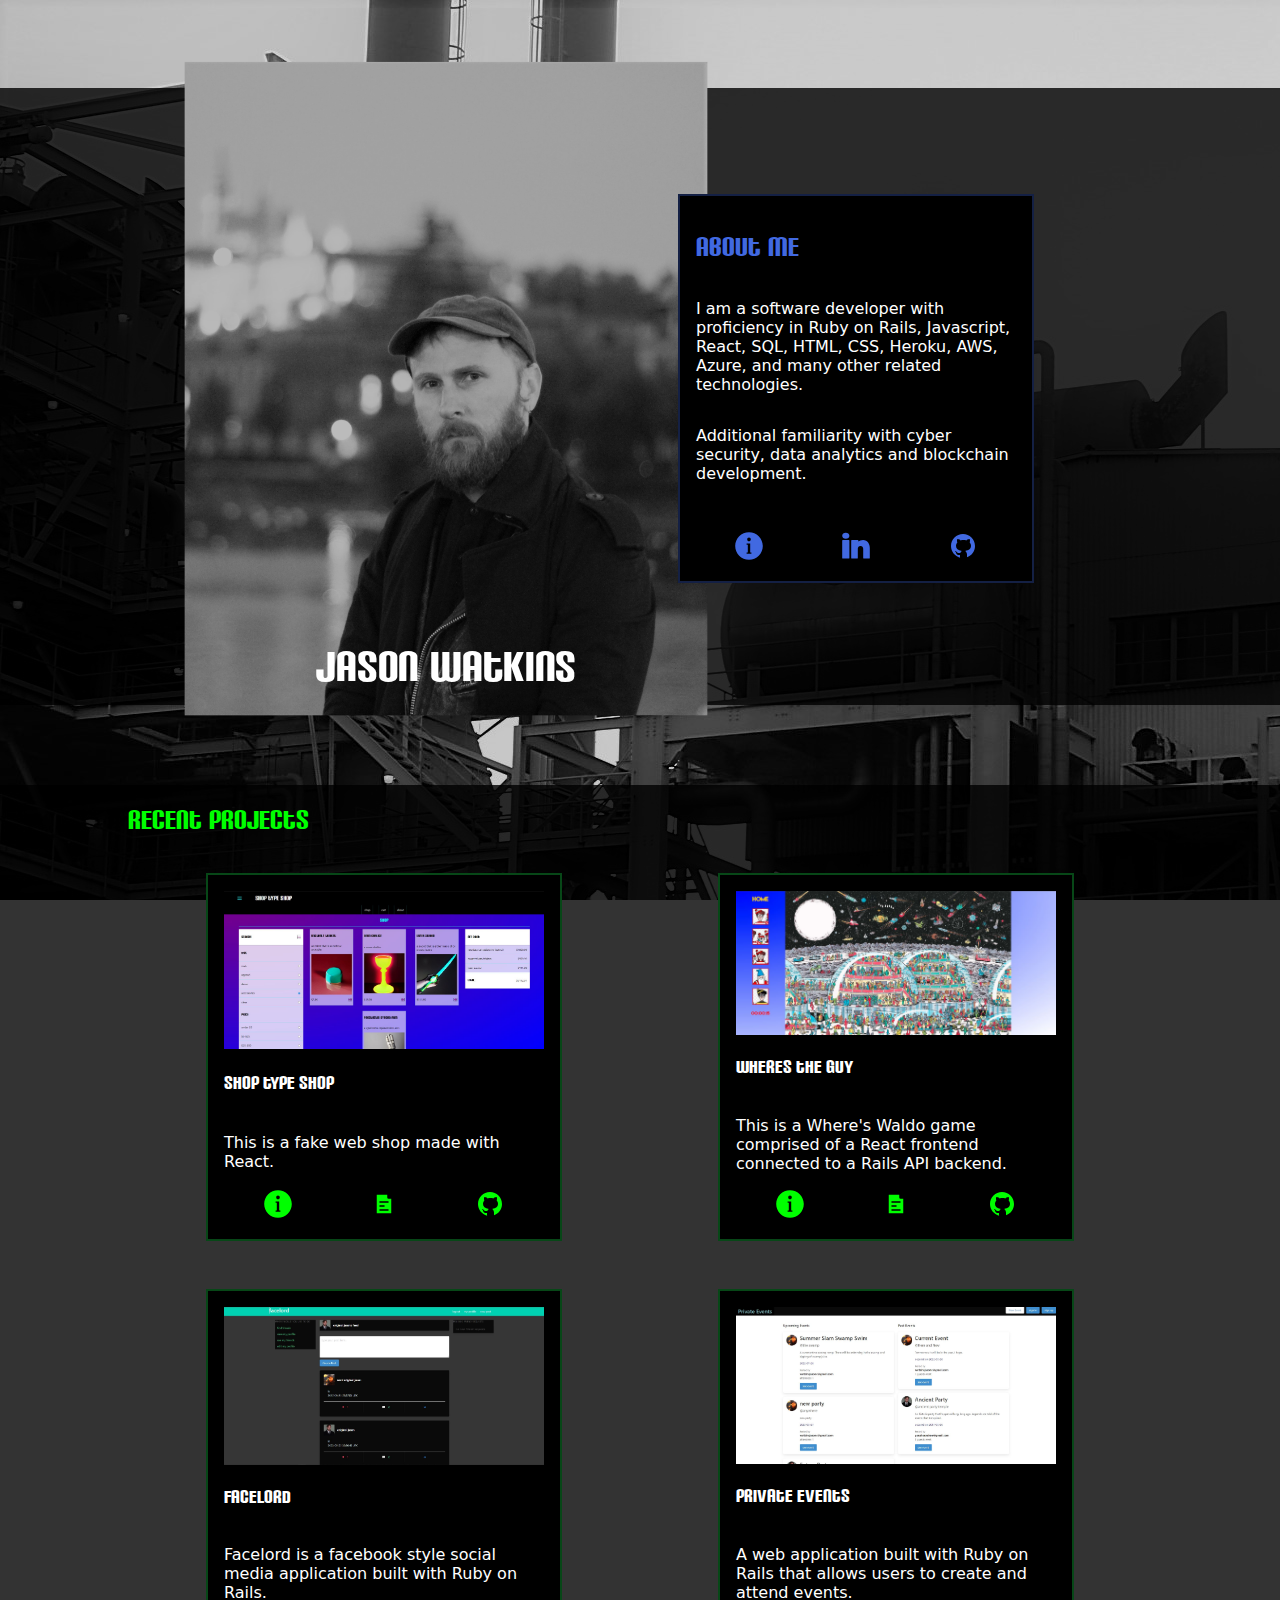
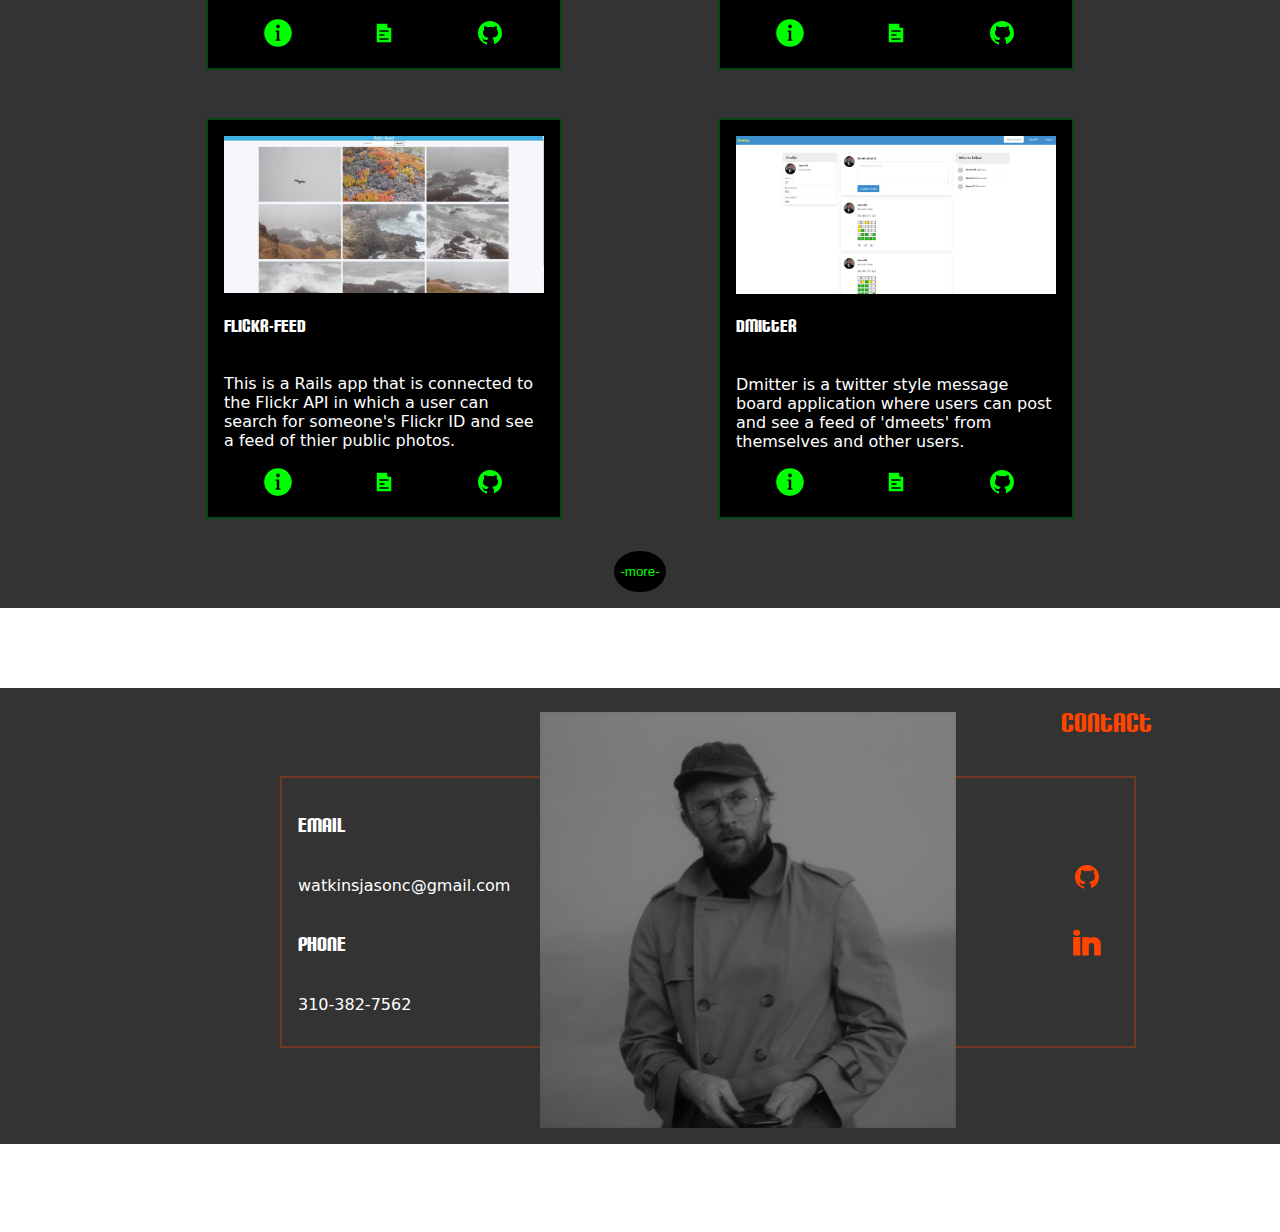
==== index.html @ 37b2caa3 "card order" ====
<!DOCTYPE html>
<html lang="en">
<head>
  <meta charset="UTF-8">
  <meta http-equiv="X-UA-Compatible" content="IE=edge">
  <meta name="viewport" content="width=device-width, initial-scale=1.0">
  <link rel='stylesheet' href='style.css'>
  <title>Jason Watkins</title>
</head>
<body>
  <div class="background-container"></div>
  <header id='head' class='is-primary has-text-primary'>
    <figure id="portrait">
      <p><img class='image' src='assets/prague.jpg'>
      <figcaption id="caption">
        <h1 class='has-text-primary'>jason watkins</h1>
      </figcaption>
    </figure>
    <div id='head-card' class="card is-secondary has-text-primary">
      <h2 class="has-text-info">about me </h2>
      <p>I am a software developer with proficiency in Ruby on Rails, Javascript, React, SQL, HTML, CSS, Heroku, AWS, Azure, and many other related technologies.</p>
      <p>Additional familiarity with cyber security, data analytics and blockchain development. </p>
      <div class="spacer"></div>
      <div class="card-footer is-secondary has-text-primary">
        <a href="about.html"><img class='icon' src="assets/info_blue.svg"></a>
        <a href='https://www.linkedin.com/in/jason-watkins-6336921a6'><img class="icon" src="assets/linkedin.svg"></a>
        <a href="https://github.com/Jwatkins1138?tab=repositories"><img class='icon' src='assets/github_blue.svg'></a>
      </div>
    </div>  
  </header>
  <main id="main" class="is-primary">
    <div id="main-header" class="has-text-primary">
      <h2 class='has-text-secondary'>recent projects</h2>
    </div>
    <div id="main-container">
      <div class="card is-secondary has-text-primary">
        <img class='card-image' src="assets/shop.jpg">
        <h4>shop type shop</h4>
        <p>This is a fake web shop made with React.</p>
        <div class="card-footer is-secondary has-text-primary">
          <a href='projects/7.html'><img class="icon" src="assets/info.svg"></a>
          <a href='https://Jwatkins1138.github.io/shopping-cart/'><img class="icon" src="assets/page.svg"></a>
          <a href='https://github.com/Jwatkins1138/shopping-cart'><img class="icon" src="assets/github.svg"></a>
        </div>
      </div>
      <div class="card is-secondary has-text-primary">
        <img class='card-image' src="assets/waldo.jpg">
        <h4>wheres the guy</h4>
        <p>This is a Where's Waldo game comprised of a React frontend connected to a Rails API backend.</p>
        <div class="card-footer is-secondary has-text-primary">
          <a href='projects/8.html'><img class="icon" src="assets/info.svg"></a>
          <a href='https://frozen-mesa-37325.herokuapp.com/'><img class="icon" src="assets/page.svg"></a>
          <a href='https://github.com/Jwatkins1138/wheres-waldo-client/'><img class="icon" src="assets/github.svg"></a>
        </div>
      </div>
      <div class="card is-secondary has-text-primary">
        <img class='card-image' src="assets/facelord.jpg">
        <h4>facelord</h4>
        <p>Facelord is a facebook style social media application built with Ruby on Rails.</p>
        <div class="card-footer is-secondary has-text-primary">
          <a href='projects/1.html'><img class="icon" src="assets/info.svg"></a>
          <a href='https://peaceful-thicket-85921.herokuapp.com/'><img class="icon" src="assets/page.svg"></a>
          <a href='https://github.com/Jwatkins1138/facelord'><img class="icon" src="assets/github.svg"></a>
        </div>
      </div>
      <div class="card is-secondary has-text-primary">
        <img class='card-image' src="assets/private.jpg">
        <h4>private events</h4>
        <p>A web application built with Ruby on Rails that allows users to create and attend events.</p>
        <div class="card-footer is-secondary has-text-primary">
          <a href='projects/3.html'><img class="icon" src="assets/info.svg"></a>
          <a href='https://peaceful-scrubland-69917.herokuapp.com/'><img class="icon" src="assets/page.svg"></a>
          <a href='https://github.com/Jwatkins1138/private-events'><img class="icon" src="assets/github.svg"></a>
        </div>
      </div>
      <div class="card is-secondary has-text-primary">
        <img class='card-image' src="assets/flickr.jpg">
        <h4>flickr-feed</h4>
        <p>This is a Rails app that is connected to the Flickr API in which a user can search for someone's Flickr ID and see a feed of thier public photos.</p>
        <div class="card-footer is-secondary has-text-primary">
          <a href='projects/2.html'><img class="icon" src="assets/info.svg"></a>
          <a href='https://desolate-ridge-56613.herokuapp.com/'><img class="icon" src="assets/page.svg"></a>
          <a href='https://github.com/Jwatkins1138/flickr-feed'><img class="icon" src="assets/github.svg"></a>
        </div>
      </div>
      <div class="card is-secondary has-text-primary">
        <img class='card-image' src="assets/dmitter.jpg">
        <h4>dmitter</h4>
        <p>Dmitter is a twitter style message board application where users can post and see a feed of 'dmeets' from themselves and other users.</p>
        <div class="card-footer is-secondary has-text-primary">
          <a href='projects/4.html'><img class="icon" src="assets/info.svg"></a>
          <a href='https://immense-ravine-51329.herokuapp.com/'><img class="icon" src="assets/page.svg"></a>
          <a href='https://github.com/Jwatkins1138/dmitter'><img class="icon" src="assets/github.svg"></a>
        </div>
      </div>
      
    </div>
    <div id="main-footer">
      <a href="projects/index.html"><button class='button'>-more-</button></a>
    </div>  
  </main>
  <footer id="foot" class="is-primary has-text-primary">
    <div id="foot-header">
      <h2 class="has-text-danger">contact</h2>
    </div>
    <div id="foot-body">
      <div id="foot-card" class="card has-text-primary">
        <h3>email</h3>
        <p>watkinsjasonc@gmail.com</p>
        <h3>phone</h3>
        <p>310-382-7562</p>
      </div>
      <img class="foot-image" src="assets/blackwhite2.jpg">
      <div id="foot-card-2" class="card has-text-primary">
        <a href='https://github.com/Jwatkins1138?tab=repositories'><img class='icon' src="assets/github_or.svg"></a>
        <div class="spacer"></div>
        <a href="https://www.linkedin.com/in/jason-watkins-6336921a6"><img class='icon' src='assets/linkedin_or.svg'></a>
      </div>
    </div>
  </footer>
</body>
</html>
---- style.css ----
html {
  font-family: system-ui, -apple-system, BlinkMacSystemFont, 'Segoe UI', Roboto, Oxygen, Ubuntu, Cantarell, 'Open Sans', 'Helvetica Neue', sans-serif;
  background: url('assets/background.jpg') fixed;
}

:root {
  --svgcolor: lime;
}

image {
  --svgcolor: lime;
}

svg {
  fill: lime;
}

@font-face {
  font-family: 'carbon';
  src: url('./assets/CarbonBlock.ttf') format('truetype');
  font-weight: 600;
  font-style: normal;
  size-adjust: 130%;
}

a {
  color: orange;
  text-decoration: none;
}

h1 {
  font-family: 'carbon';
}

h2 {
  font-family: 'carbon';
}

h3 {
  font-family: 'carbon';
}

h4 {
  font-family: 'carbon';
}

h5 {
  font-family: 'carbon';
}


body {
  display: flex;
  flex-direction: column;
  align-items: center;
}

#head {
  display: flex;
  align-items: center;
  justify-content: center;
  flex-wrap: wrap;
  width: 110vw;
  margin-top: 5em;
}

#sub-head {
  display: flex;
  align-items: center;
  justify-content: center;
  flex-wrap: wrap;
  width: 110vw;
  margin-bottom: 1em;
}

.sub-head-container {
  display: flex;
  justify-content: space-between;
  align-items: center;
  width: 80vw;
}

.sub-head-left {
  display: flex;
  align-items: center;
  justify-content: flex-start;
}

.sub-head-right {
  display: flex;
  align-items: center;
  justify-content: flex-end;
}

#main {
  display: flex;
  flex-direction: column;
  justify-content: center;
  align-items: center;
  width: 110vw;
  margin-top: 5em;
}

#projects-main {
  display: flex;
  flex-direction: column;
  justify-content: center;
  align-items: center;
  width: 110vw;
}

#sub-main {
  display: flex;
  flex-direction: column;
  justify-content: center;
  align-items: center;
  width: 110vw;
}

#main-header {
  display: flex;
  width: 80vw;
}

#main-container {
  display: flex;
  flex-wrap: wrap;
  justify-content: space-around;
  max-width: 80vw;
}

@media (max-width: 600px) {
  #main-container {
    max-width: 100vw;
  }
}

#main-footer {
  display: flex;
  justify-content: center;
  align-items: center;
  padding-bottom: 1em;
}

#foot {
  display: flex;
  flex-direction: column;
  align-items: center;
  width: 110vw;
  margin-top: 5em;
  margin-bottom: 5em;
}

#sub-foot {
  display: flex;
  flex-direction: column;
  align-items: center;
  justify-content: center;
  width: 110vw;
  margin-top: 1em;
}

#foot-header {
  display: flex;
  justify-content: flex-end;
  width: 80vw;
}

#foot-body {
  display: flex;
  flex-wrap: wrap;
  width: 80vw;
  justify-content: flex-end;
  align-content: center;
  margin-bottom: 4em;
}

#foot-card {
  border: 2px solid rgb(255, 69, 0, .3);
  min-width: 15em;
  display: flex;

}

#foot-card-2 {
  border: 2px solid rgb(255, 69, 0, .3);
  display: flex;
  flex-direction: column;
  justify-content: center;
  align-items: flex-end;

}

#head-card {
  border: 2px solid rgb(65, 105, 225, .3);
  min-width: 10em;
  max-width: 20em;
  transform: translateX(-3.5em)
}

@media (max-width: 600px) {
  #head-card {
    transform: none;
  }
}

.card {
  padding: 1em;
  margin: 1em;
  min-width: 10em;
  max-width: 20em;
  min-height: 10em;
  margin-bottom: 2em;
  border: 2px solid rgba(24, 236, 77, 0.3);
  display: flex;
  flex-direction: column;
  justify-content: space-between;
}

.about-card {
  max-width: 30em;
  border: 2px solid rgb(65, 105, 225, .3)
}

.project-card {
  min-width: none;
  max-width: 30em;
  min-height: none;
}

.project-body {
  display: flex;
  flex-direction: column;
  /* width: 40vw; */
}

.card-image {
  
  min-width: 8em;
  max-width: 20em;
  transition: transform .25s ease-out .25s;
}

.card-image:hover {
  transform: scale(2, 2);
}

.large-img {
  max-width: 50vw;
  transition: transform .25s ease-in-out .25s;
}

@media (max-width: 600px) {
  .large-img {
    max-width: 100vw;
    transition: none;
  }
}

.large-img:active {
  transform: scale(2, 2)
}

.card-footer {
  display: flex;
  justify-content: space-around;
  align-items: center;
}

button {
  border-radius: 80%;
  border: none;
  background-color: black;
  color: lime;
  padding-top: 1em;
  padding-bottom: 1em;
}

button:hover {
  background-color: lime;
  color: black;
}

.head-button {
  color: royalblue;
}

.head-button:hover {
  background-color: royalblue;

}

*.is-primary {
  background-color: rgba(0, 0, 0, 0.8);
}

*.is-secondary {
  background-color: black;
}

*.has-text-primary {
  color: white;
}

*.has-text-secondary {
  color: lime;
}

*.has-text-info {
  color: royalblue;
}

*.has-text-danger {
  color: orangered;
}


.image {
  padding-left: 1em;
  padding-right: 1em;
  max-height: 60vh;
}

.foot-image {
  padding-left: 1em;
  padding-right: 1em;
  max-width: 20em;
  transform: scale(1.3, 1.3)

}

figure {
  height: 65vh;
  text-align: center;
  transform: scale(1.21, 1.21);
}

#caption {
  transform: translateY(-200%);
}

.icon {
  max-height: 30px;
  padding-left: 1em;
  padding-right: 1em;
  border-radius: 20%
}

.icon:hover {
  background-color:rgba(255, 255, 255, 0.2);
}

.spacer {
  padding: 1em;
}

.big-spacer {
  padding: 4em;
}
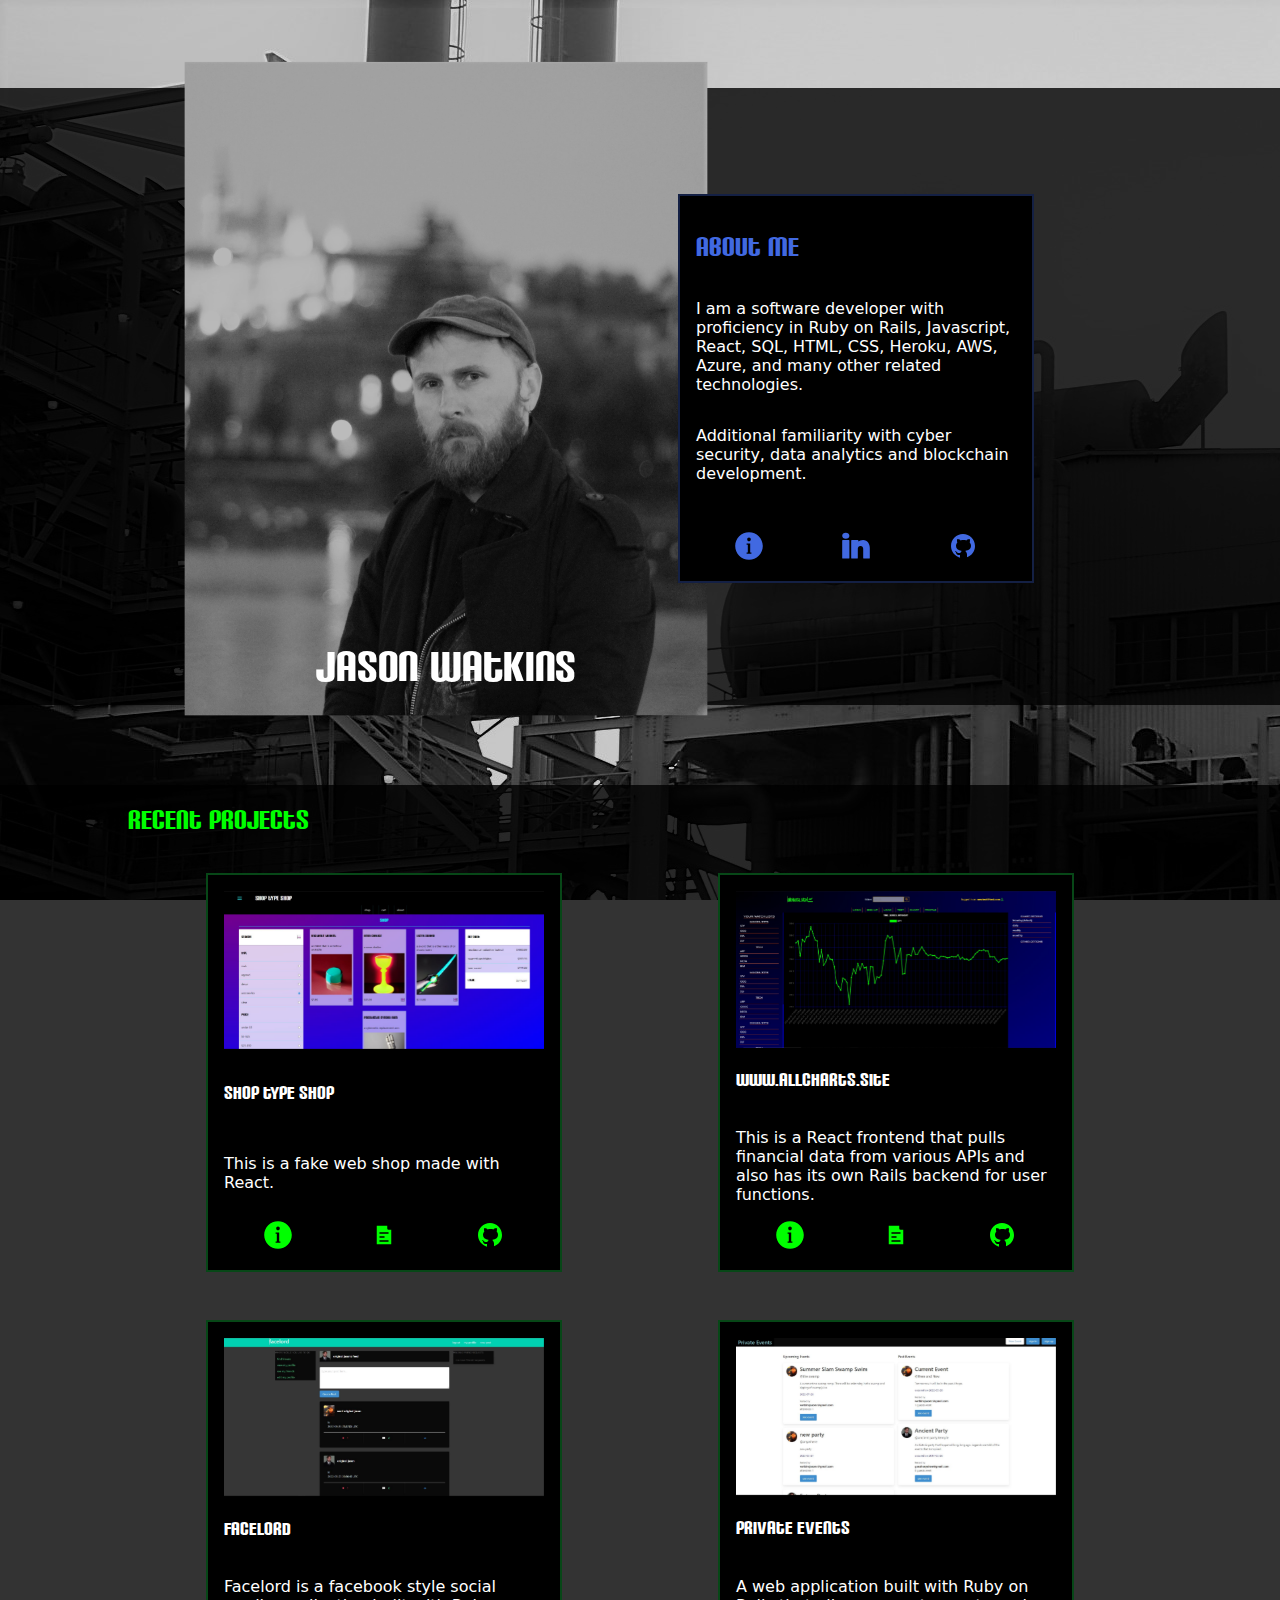
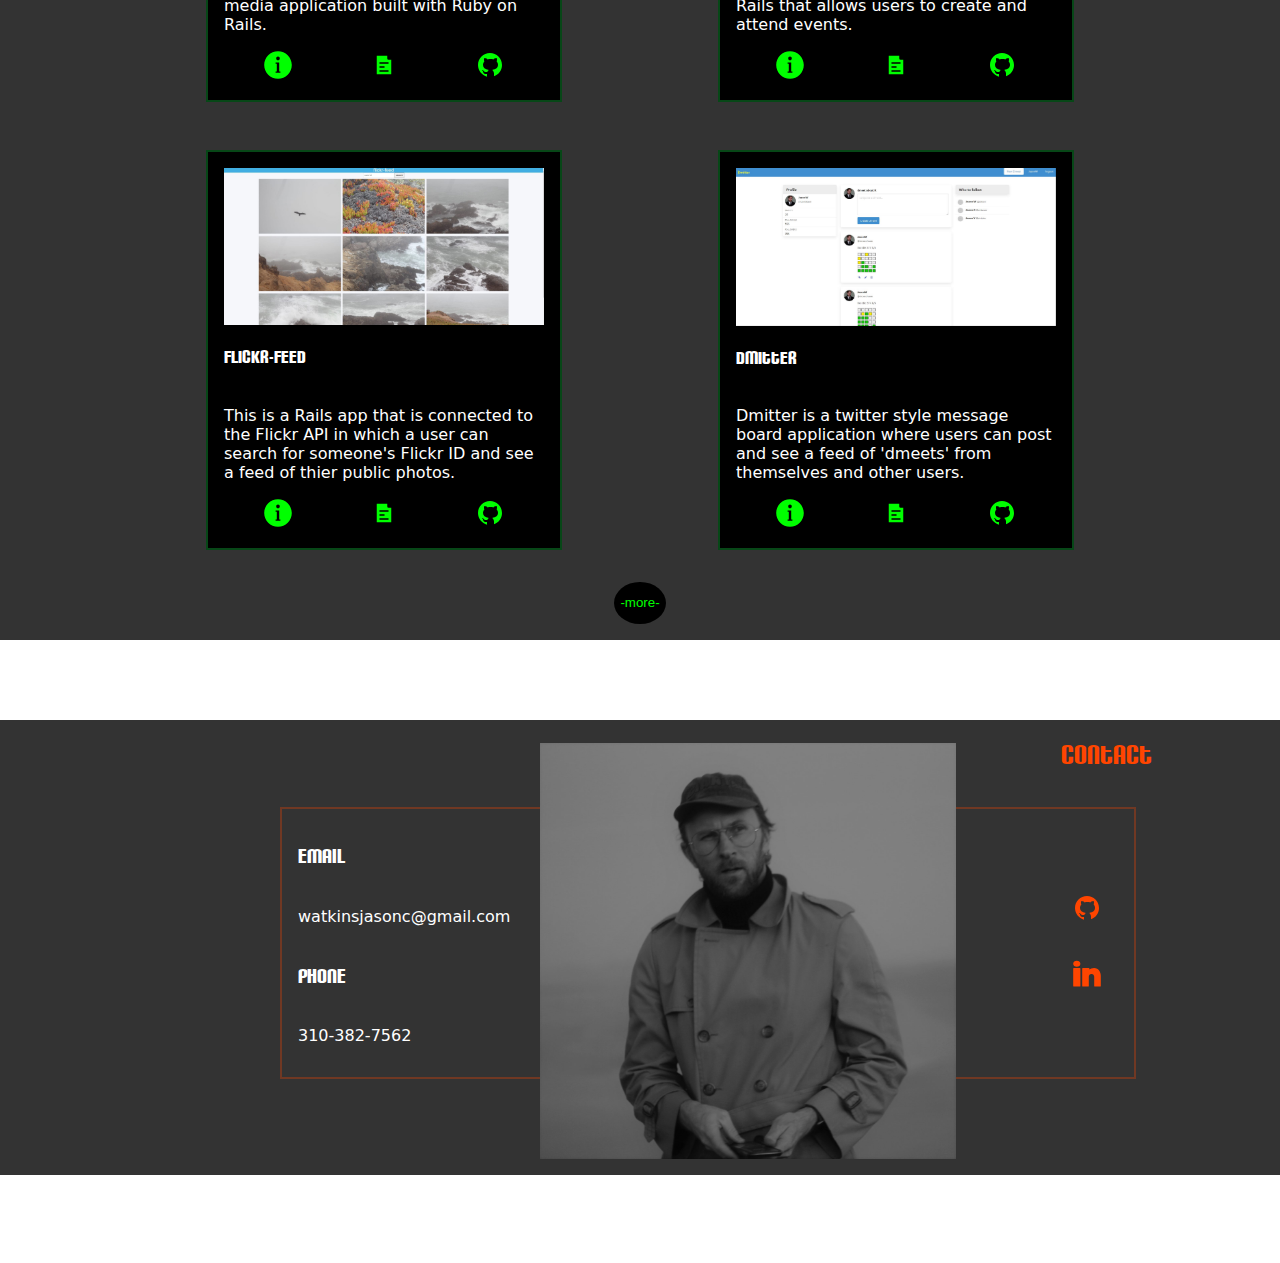
==== commit c0281f7f: "charts initial" ====
--- a/index.html
+++ b/index.html
@@ -44,13 +44,13 @@
         </div>
       </div>
       <div class="card is-secondary has-text-primary">
-        <img class='card-image' src="assets/waldo.jpg">
-        <h4>wheres the guy</h4>
-        <p>This is a Where's Waldo game comprised of a React frontend connected to a Rails API backend.</p>
+        <img class='card-image' src="assets/chart.jpg">
+        <h4>www.allcharts.site</h4>
+        <p>This is a React frontend that pulls financial data from various APIs and also has its own Rails backend for user functions.</p>
         <div class="card-footer is-secondary has-text-primary">
-          <a href='projects/8.html'><img class="icon" src="assets/info.svg"></a>
-          <a href='https://frozen-mesa-37325.herokuapp.com/'><img class="icon" src="assets/page.svg"></a>
-          <a href='https://github.com/Jwatkins1138/wheres-waldo-client/'><img class="icon" src="assets/github.svg"></a>
+          <a href='projects/9.html'><img class="icon" src="assets/info.svg"></a>
+          <a href='http://allcharts.site'><img class="icon" src="assets/page.svg"></a>
+          <a href='https://github.com/Jwatkins1138/charts-client/'><img class="icon" src="assets/github.svg"></a>
         </div>
       </div>
       <div class="card is-secondary has-text-primary">
--- a/style.css
+++ b/style.css
@@ -238,6 +238,7 @@
   
   min-width: 8em;
   max-width: 20em;
+  will-change: transform;
   transition: transform .25s ease-out .25s;
 }
 
@@ -247,6 +248,7 @@
 
 .large-img {
   max-width: 50vw;
+  will-change: transform;
   transition: transform .25s ease-in-out .25s;
 }
 
@@ -325,6 +327,7 @@
   padding-left: 1em;
   padding-right: 1em;
   max-width: 20em;
+  max-height: 20em;
   transform: scale(1.3, 1.3)
 
 }
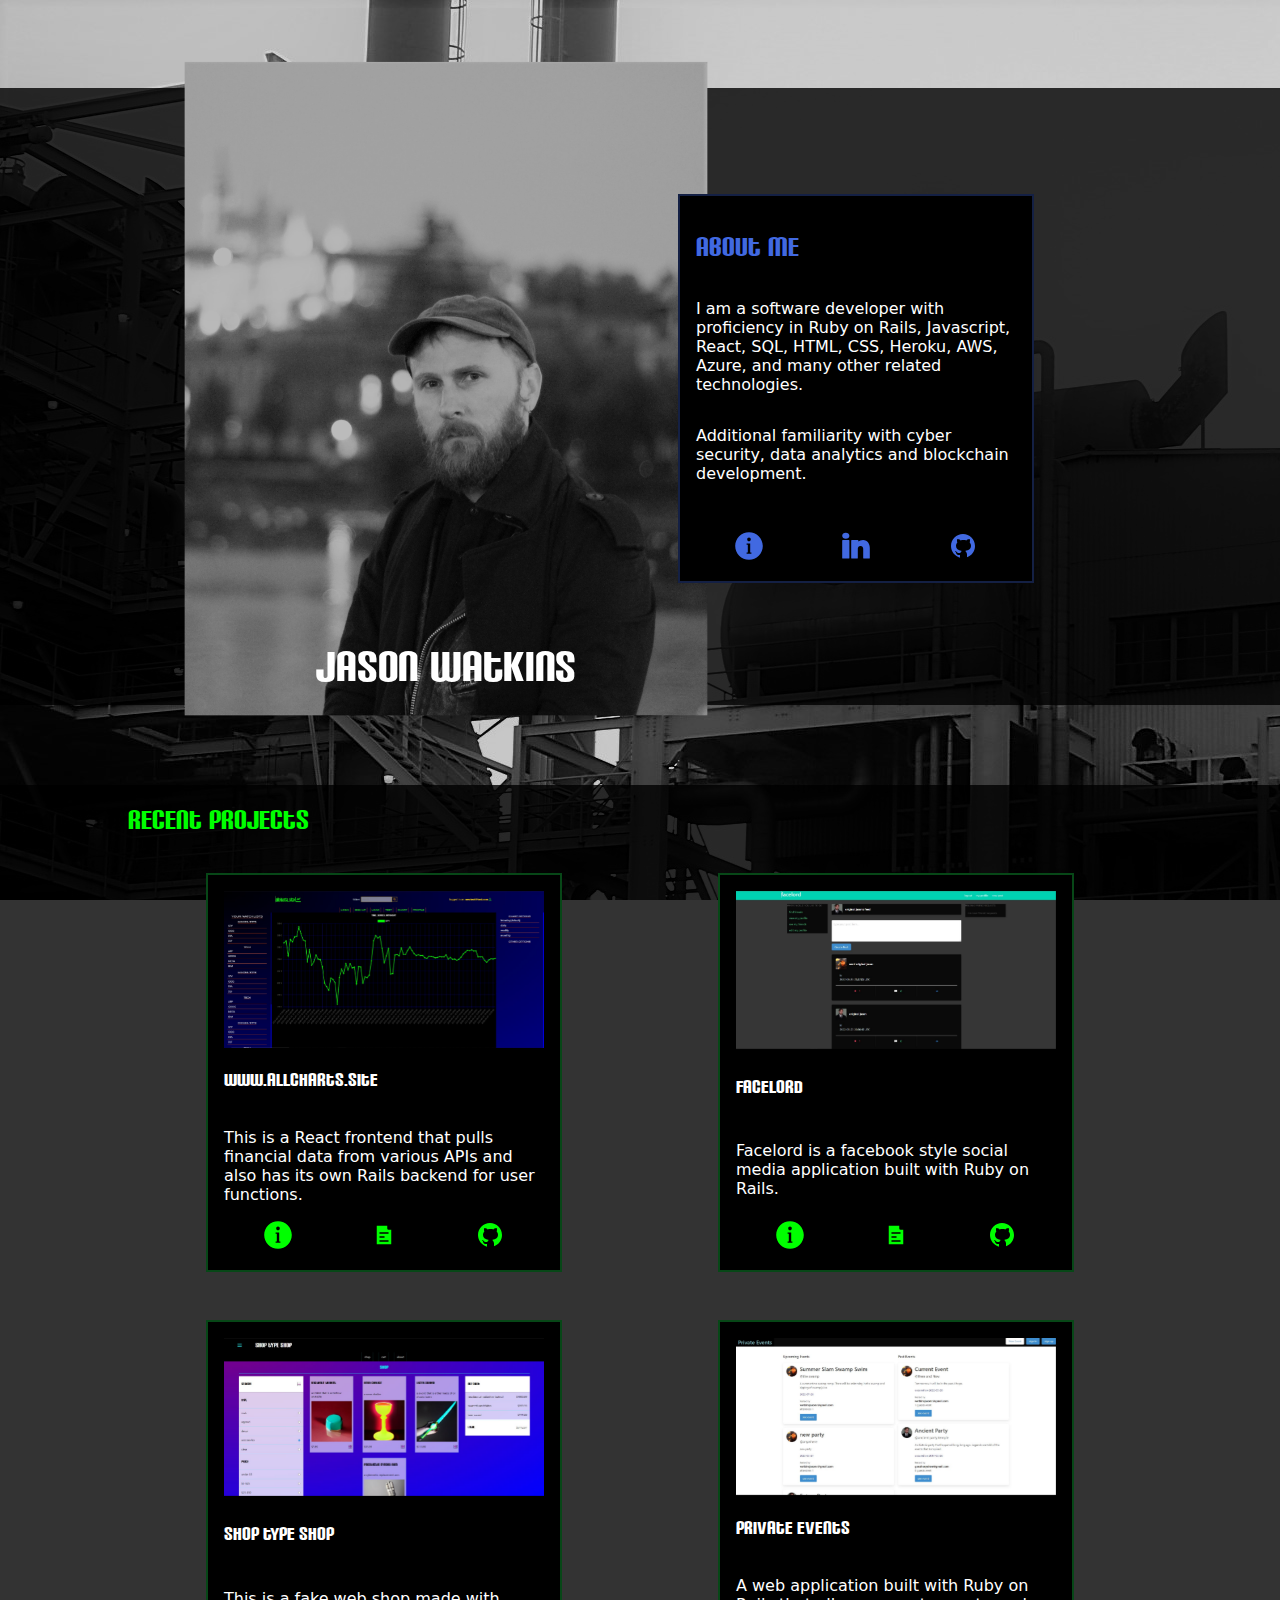
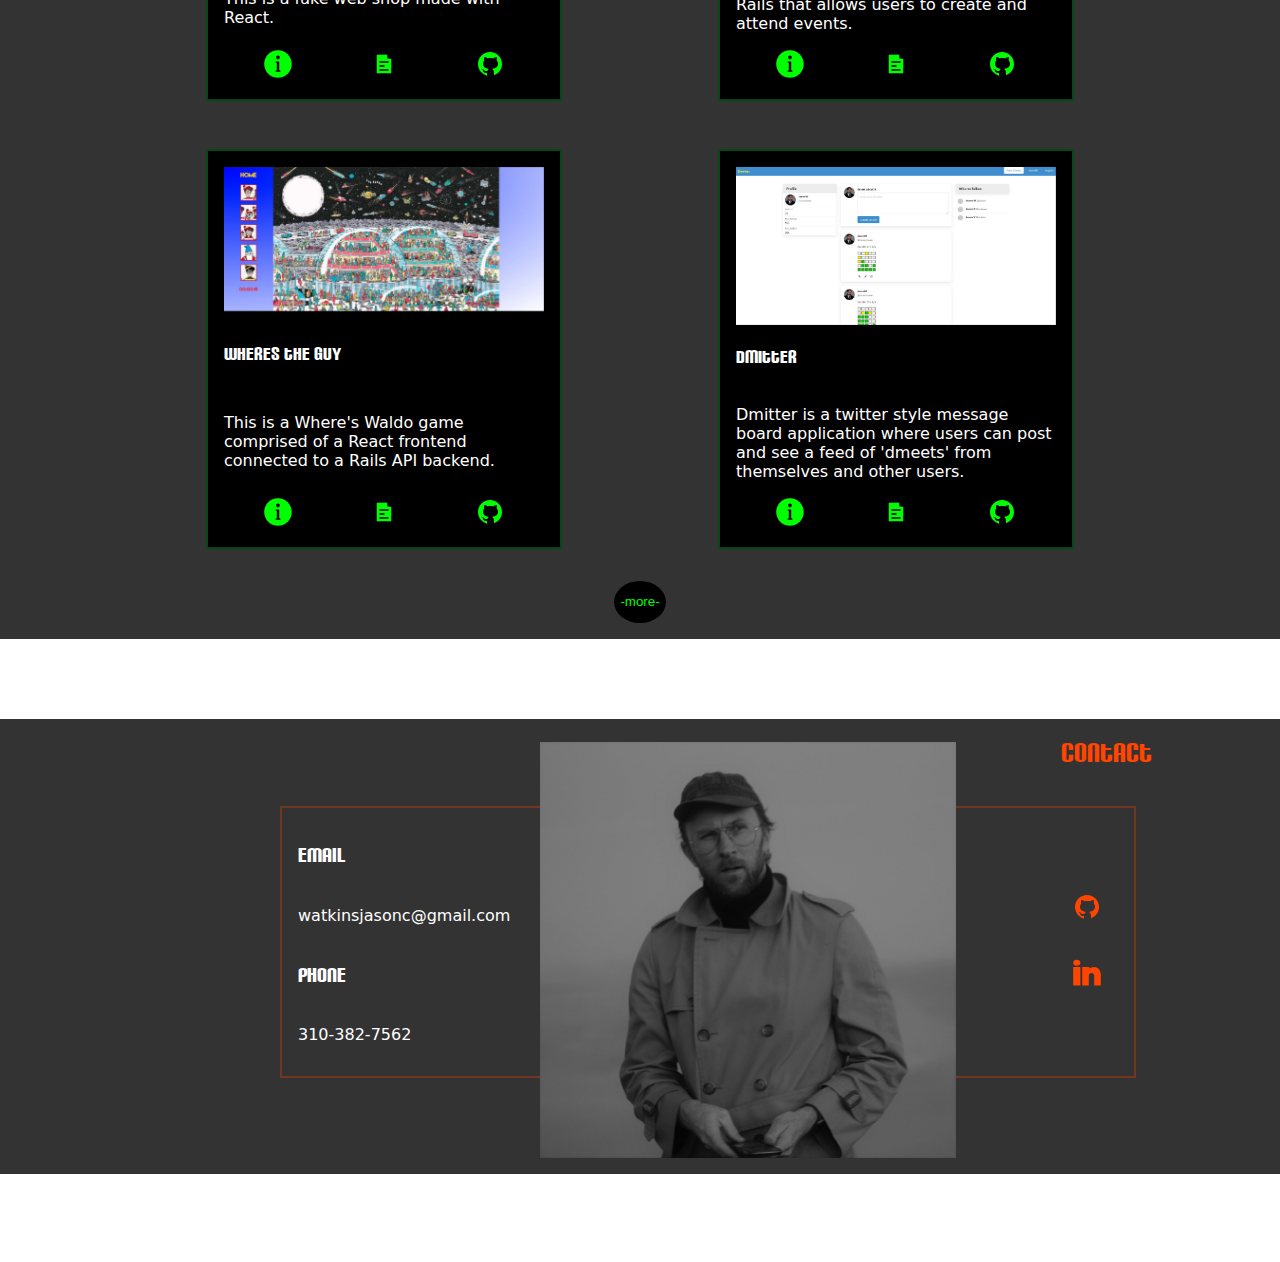
==== commit f435d907: "chart more info" ====
--- a/index.html
+++ b/index.html
@@ -34,16 +34,6 @@
     </div>
     <div id="main-container">
       <div class="card is-secondary has-text-primary">
-        <img class='card-image' src="assets/shop.jpg">
-        <h4>shop type shop</h4>
-        <p>This is a fake web shop made with React.</p>
-        <div class="card-footer is-secondary has-text-primary">
-          <a href='projects/7.html'><img class="icon" src="assets/info.svg"></a>
-          <a href='https://Jwatkins1138.github.io/shopping-cart/'><img class="icon" src="assets/page.svg"></a>
-          <a href='https://github.com/Jwatkins1138/shopping-cart'><img class="icon" src="assets/github.svg"></a>
-        </div>
-      </div>
-      <div class="card is-secondary has-text-primary">
         <img class='card-image' src="assets/chart.jpg">
         <h4>www.allcharts.site</h4>
         <p>This is a React frontend that pulls financial data from various APIs and also has its own Rails backend for user functions.</p>
@@ -64,6 +54,16 @@
         </div>
       </div>
       <div class="card is-secondary has-text-primary">
+        <img class='card-image' src="assets/shop.jpg">
+        <h4>shop type shop</h4>
+        <p>This is a fake web shop made with React.</p>
+        <div class="card-footer is-secondary has-text-primary">
+          <a href='projects/7.html'><img class="icon" src="assets/info.svg"></a>
+          <a href='https://Jwatkins1138.github.io/shopping-cart/'><img class="icon" src="assets/page.svg"></a>
+          <a href='https://github.com/Jwatkins1138/shopping-cart'><img class="icon" src="assets/github.svg"></a>
+        </div>
+      </div>
+      <div class="card is-secondary has-text-primary">
         <img class='card-image' src="assets/private.jpg">
         <h4>private events</h4>
         <p>A web application built with Ruby on Rails that allows users to create and attend events.</p>
@@ -74,13 +74,13 @@
         </div>
       </div>
       <div class="card is-secondary has-text-primary">
-        <img class='card-image' src="assets/flickr.jpg">
-        <h4>flickr-feed</h4>
-        <p>This is a Rails app that is connected to the Flickr API in which a user can search for someone's Flickr ID and see a feed of thier public photos.</p>
+        <img class='card-image' src="/assets/waldo.jpg">
+        <h4>wheres the guy</h4>
+        <p>This is a Where's Waldo game comprised of a React frontend connected to a Rails API backend.</p>
         <div class="card-footer is-secondary has-text-primary">
-          <a href='projects/2.html'><img class="icon" src="assets/info.svg"></a>
-          <a href='https://desolate-ridge-56613.herokuapp.com/'><img class="icon" src="assets/page.svg"></a>
-          <a href='https://github.com/Jwatkins1138/flickr-feed'><img class="icon" src="assets/github.svg"></a>
+          <a href='/projects/8.html'><img class="icon" src="/assets/info.svg"></a>
+          <a href='https://frozen-mesa-37325.herokuapp.com/'><img class="icon" src="/assets/page.svg"></a>
+          <a href='https://github.com/Jwatkins1138/wheres-waldo-client/'><img class="icon" src="/assets/github.svg"></a>
         </div>
       </div>
       <div class="card is-secondary has-text-primary">
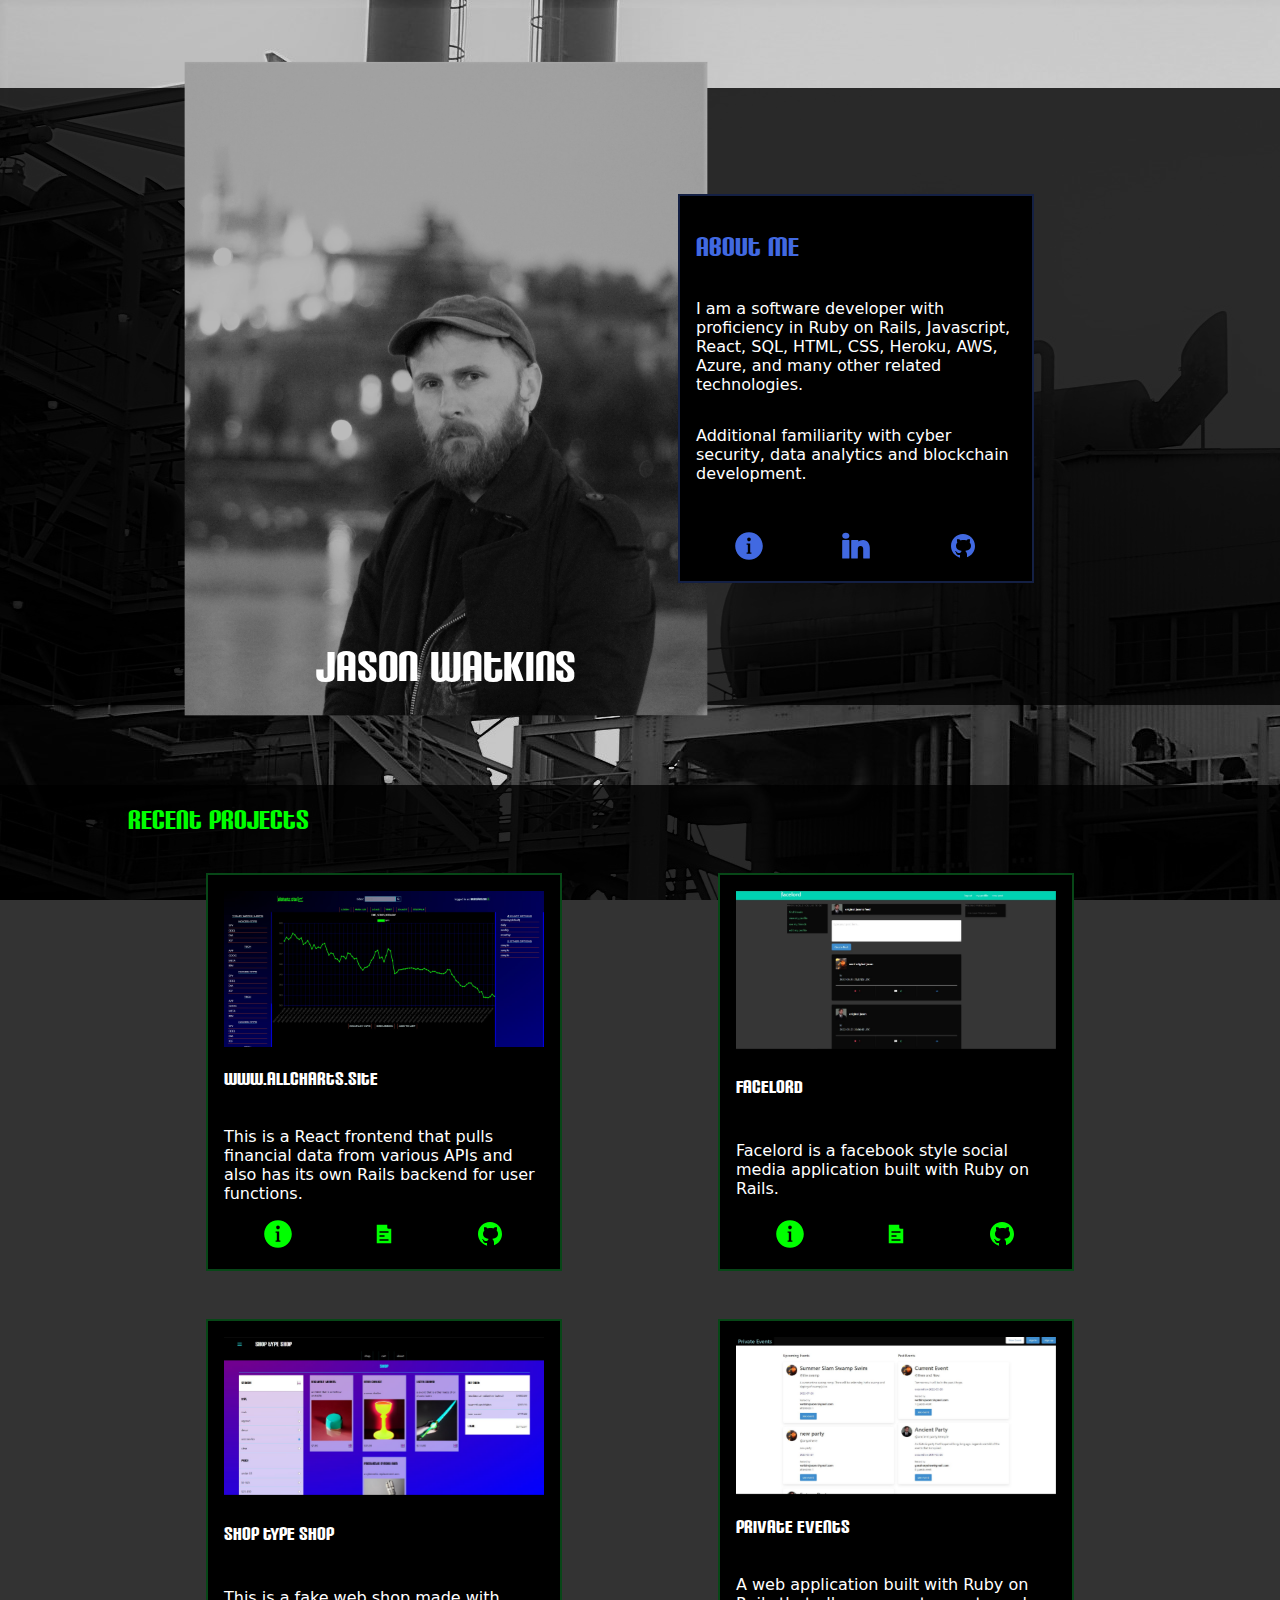
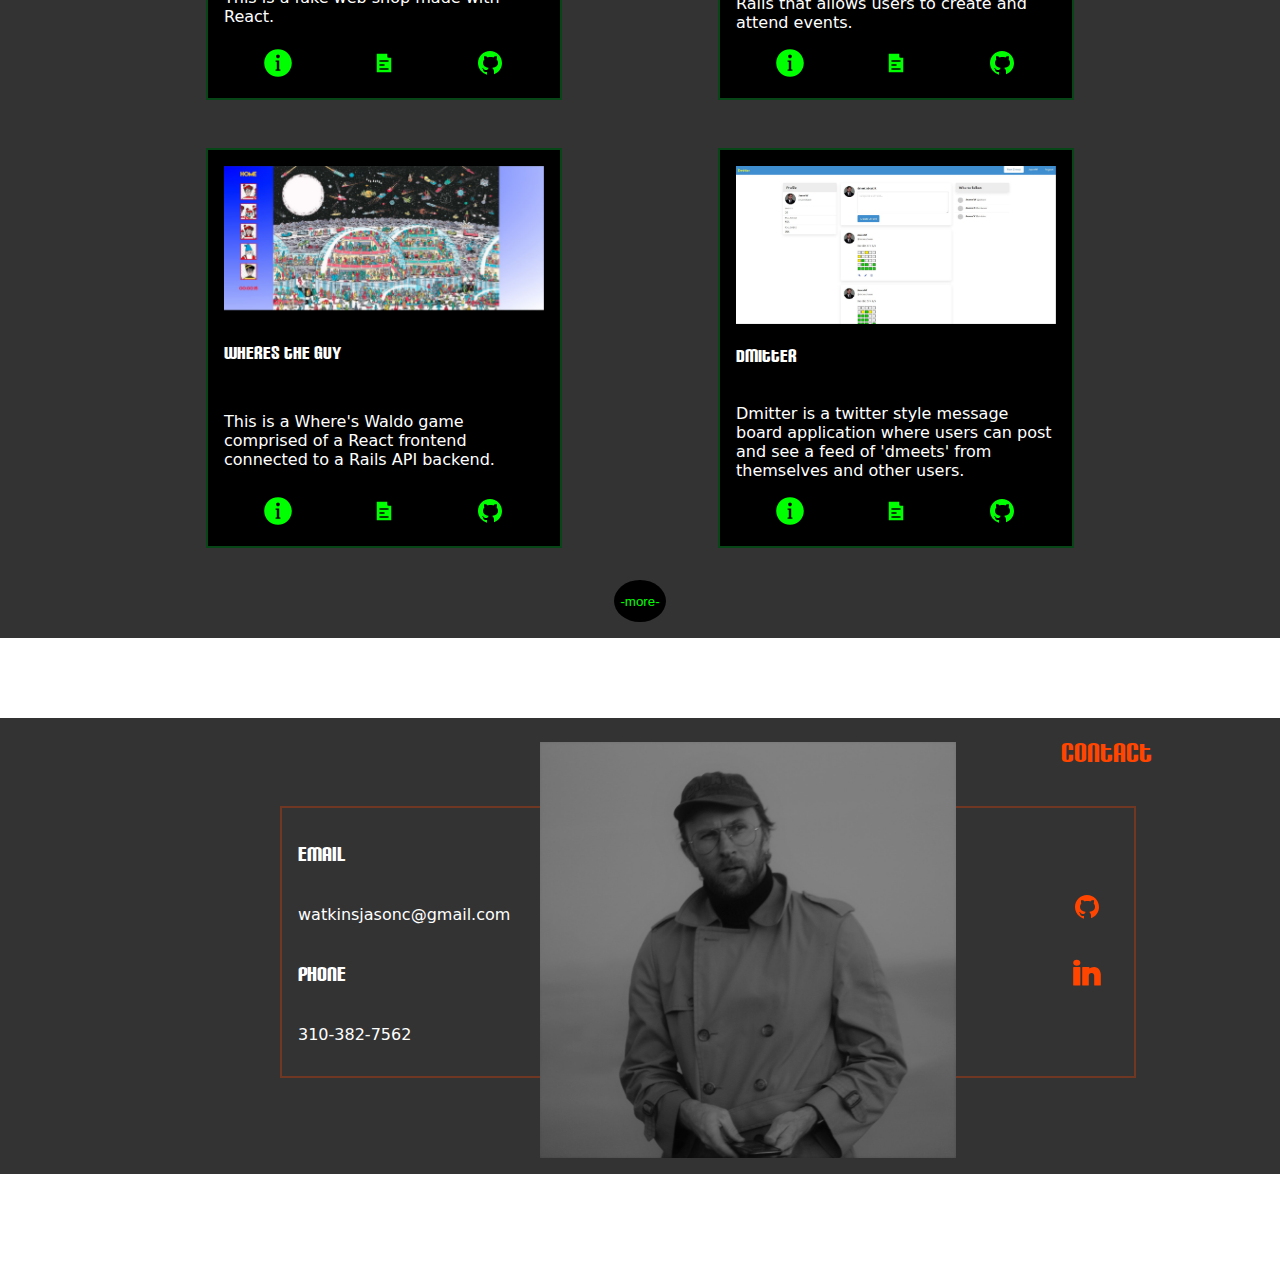
==== commit 8540bb6f: "chart pic" ====
--- a/index.html
+++ b/index.html
@@ -34,7 +34,7 @@
     </div>
     <div id="main-container">
       <div class="card is-secondary has-text-primary">
-        <img class='card-image' src="assets/chart.jpg">
+        <img class='card-image' src="assets/chart_2.jpg">
         <h4>www.allcharts.site</h4>
         <p>This is a React frontend that pulls financial data from various APIs and also has its own Rails backend for user functions.</p>
         <div class="card-footer is-secondary has-text-primary">
@@ -74,13 +74,13 @@
         </div>
       </div>
       <div class="card is-secondary has-text-primary">
-        <img class='card-image' src="/assets/waldo.jpg">
+        <img class='card-image' src="assets/waldo.jpg">
         <h4>wheres the guy</h4>
         <p>This is a Where's Waldo game comprised of a React frontend connected to a Rails API backend.</p>
         <div class="card-footer is-secondary has-text-primary">
-          <a href='/projects/8.html'><img class="icon" src="/assets/info.svg"></a>
-          <a href='https://frozen-mesa-37325.herokuapp.com/'><img class="icon" src="/assets/page.svg"></a>
-          <a href='https://github.com/Jwatkins1138/wheres-waldo-client/'><img class="icon" src="/assets/github.svg"></a>
+          <a href='projects/8.html'><img class="icon" src="assets/info.svg"></a>
+          <a href='https://frozen-mesa-37325.herokuapp.com/'><img class="icon" src="assets/page.svg"></a>
+          <a href='https://github.com/Jwatkins1138/wheres-waldo-client/'><img class="icon" src="assets/github.svg"></a>
         </div>
       </div>
       <div class="card is-secondary has-text-primary">
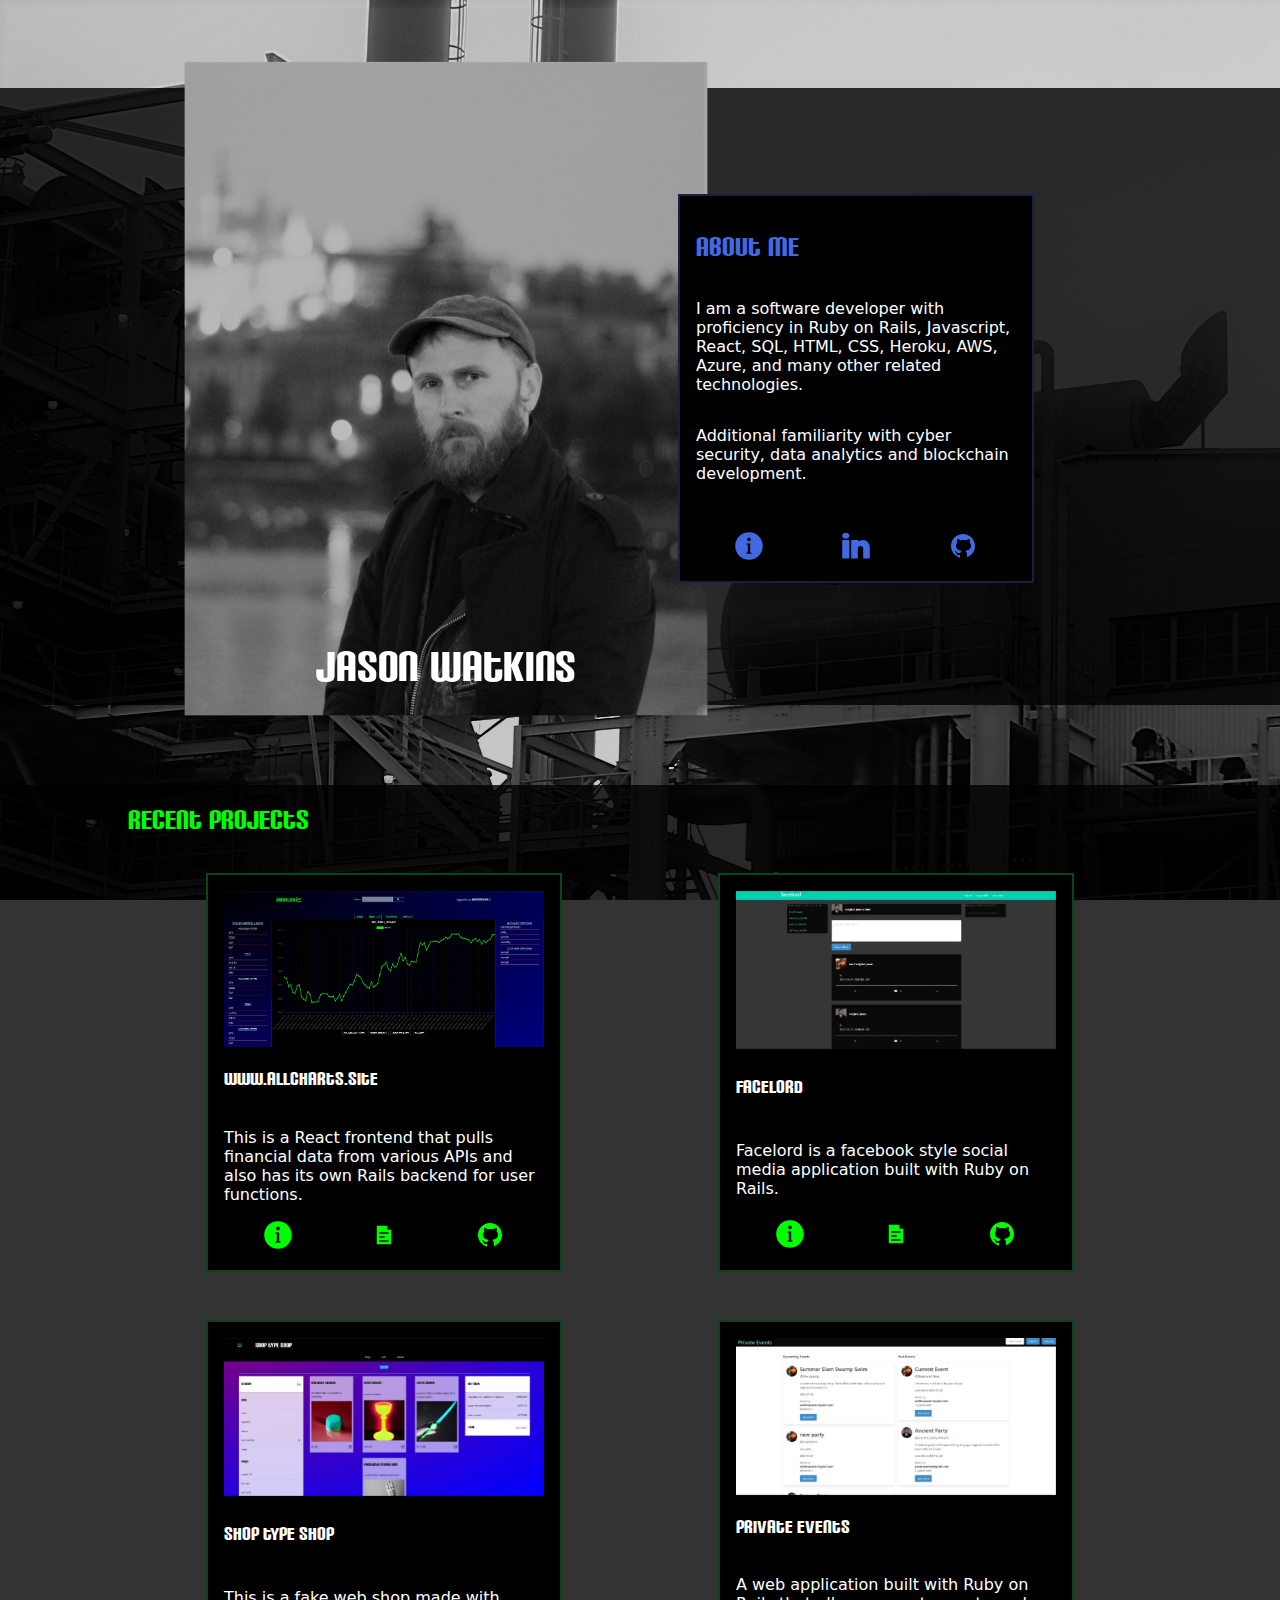
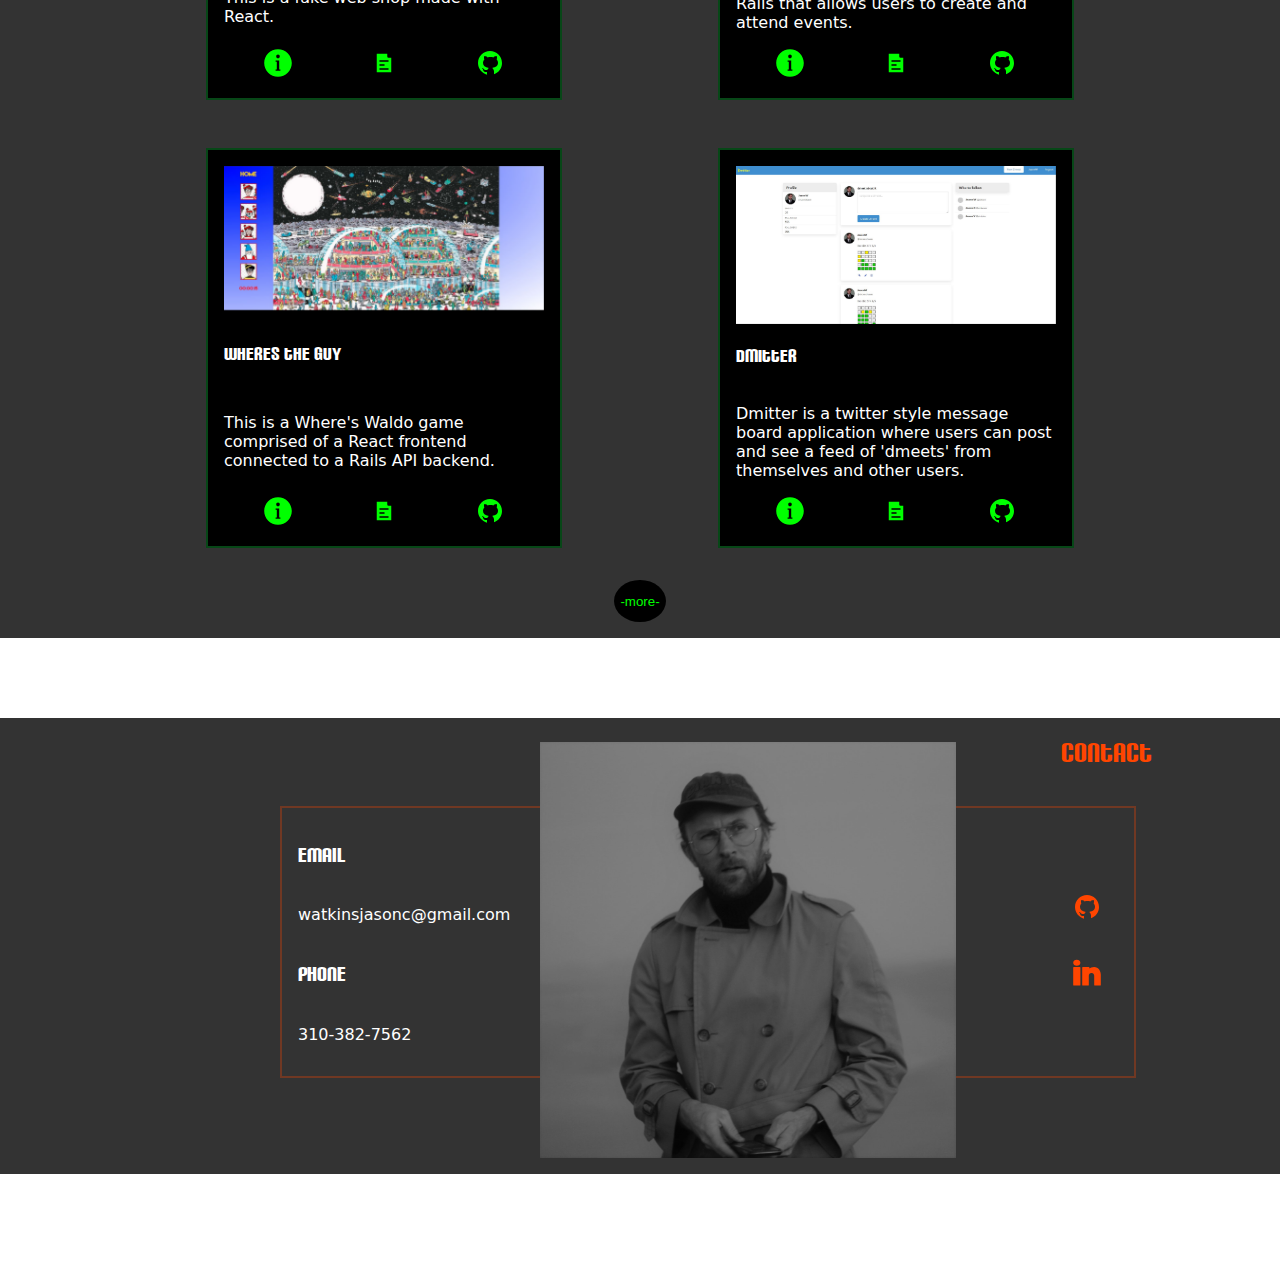
==== commit 07cc9079: "chart info" ====
--- a/index.html
+++ b/index.html
@@ -34,7 +34,7 @@
     </div>
     <div id="main-container">
       <div class="card is-secondary has-text-primary">
-        <img class='card-image' src="assets/chart_2.jpg">
+        <img class='card-image' src="assets/chart.jpg">
         <h4>www.allcharts.site</h4>
         <p>This is a React frontend that pulls financial data from various APIs and also has its own Rails backend for user functions.</p>
         <div class="card-footer is-secondary has-text-primary">
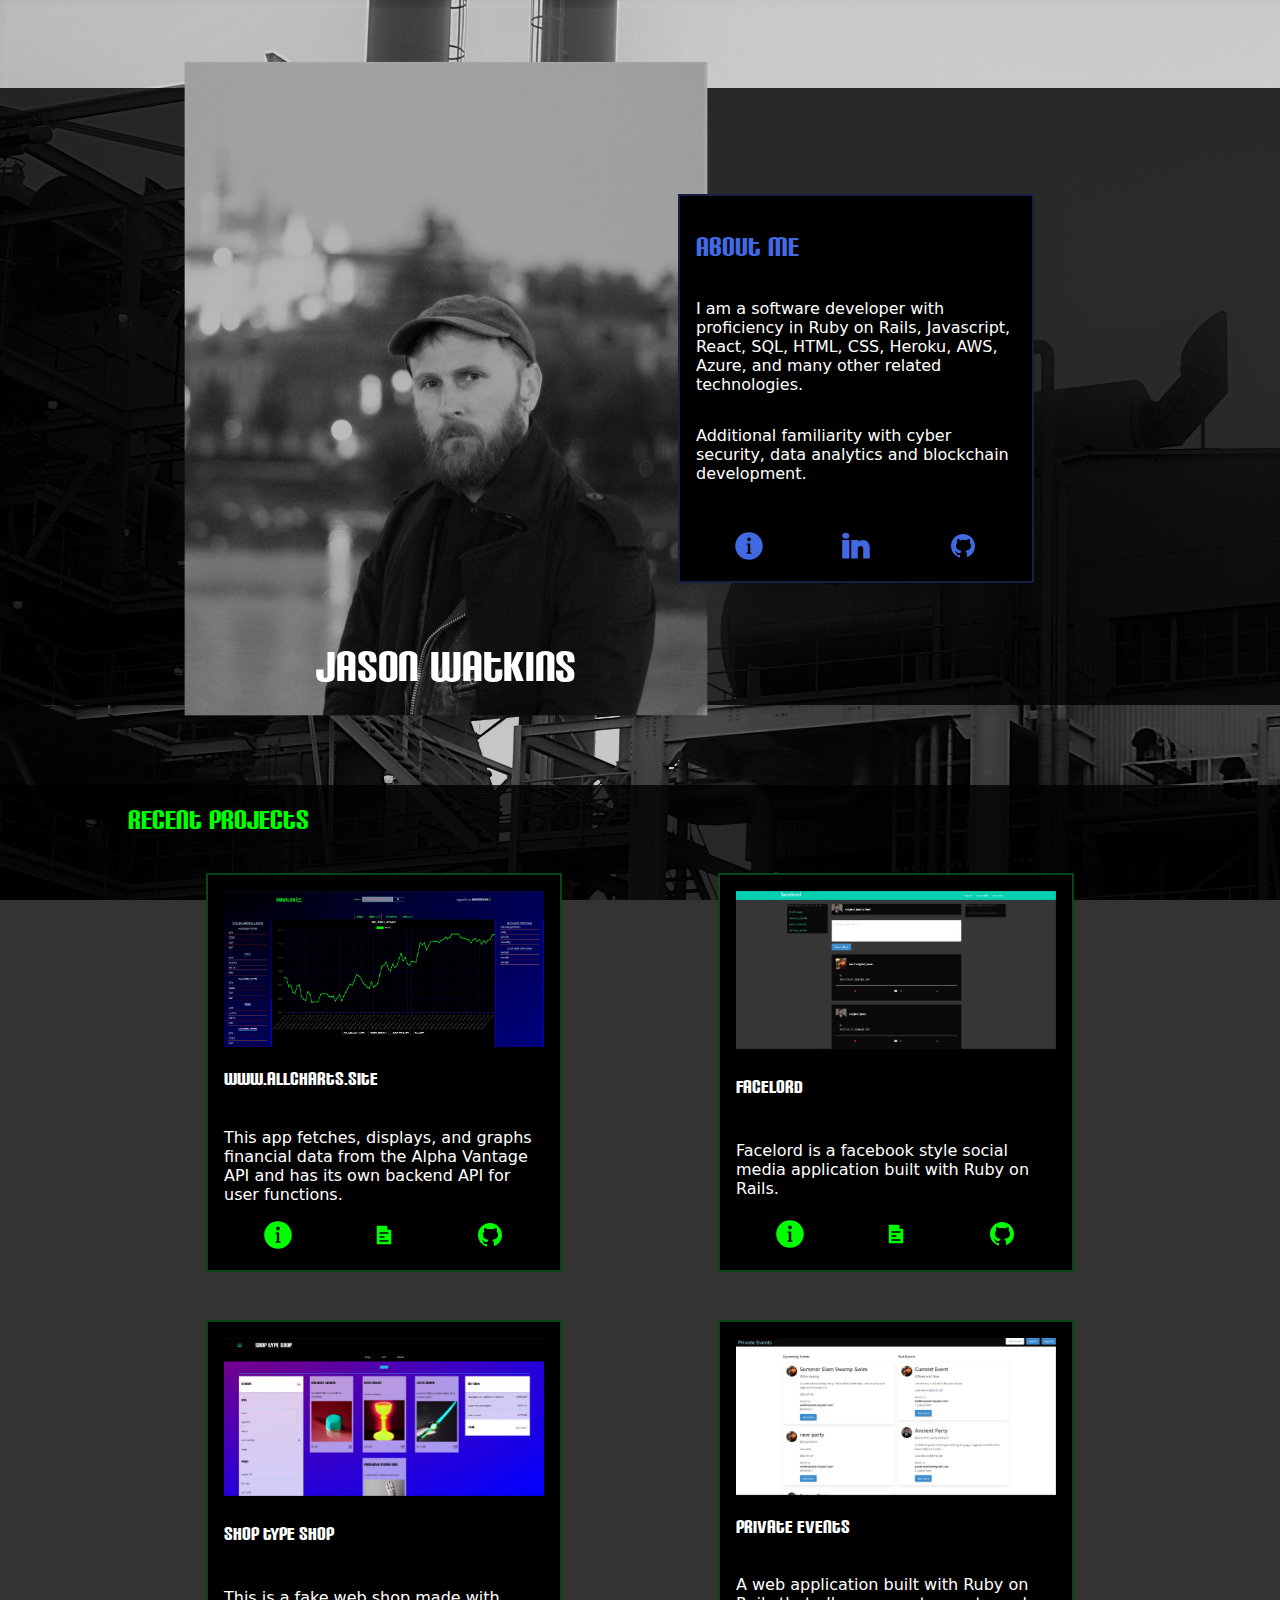
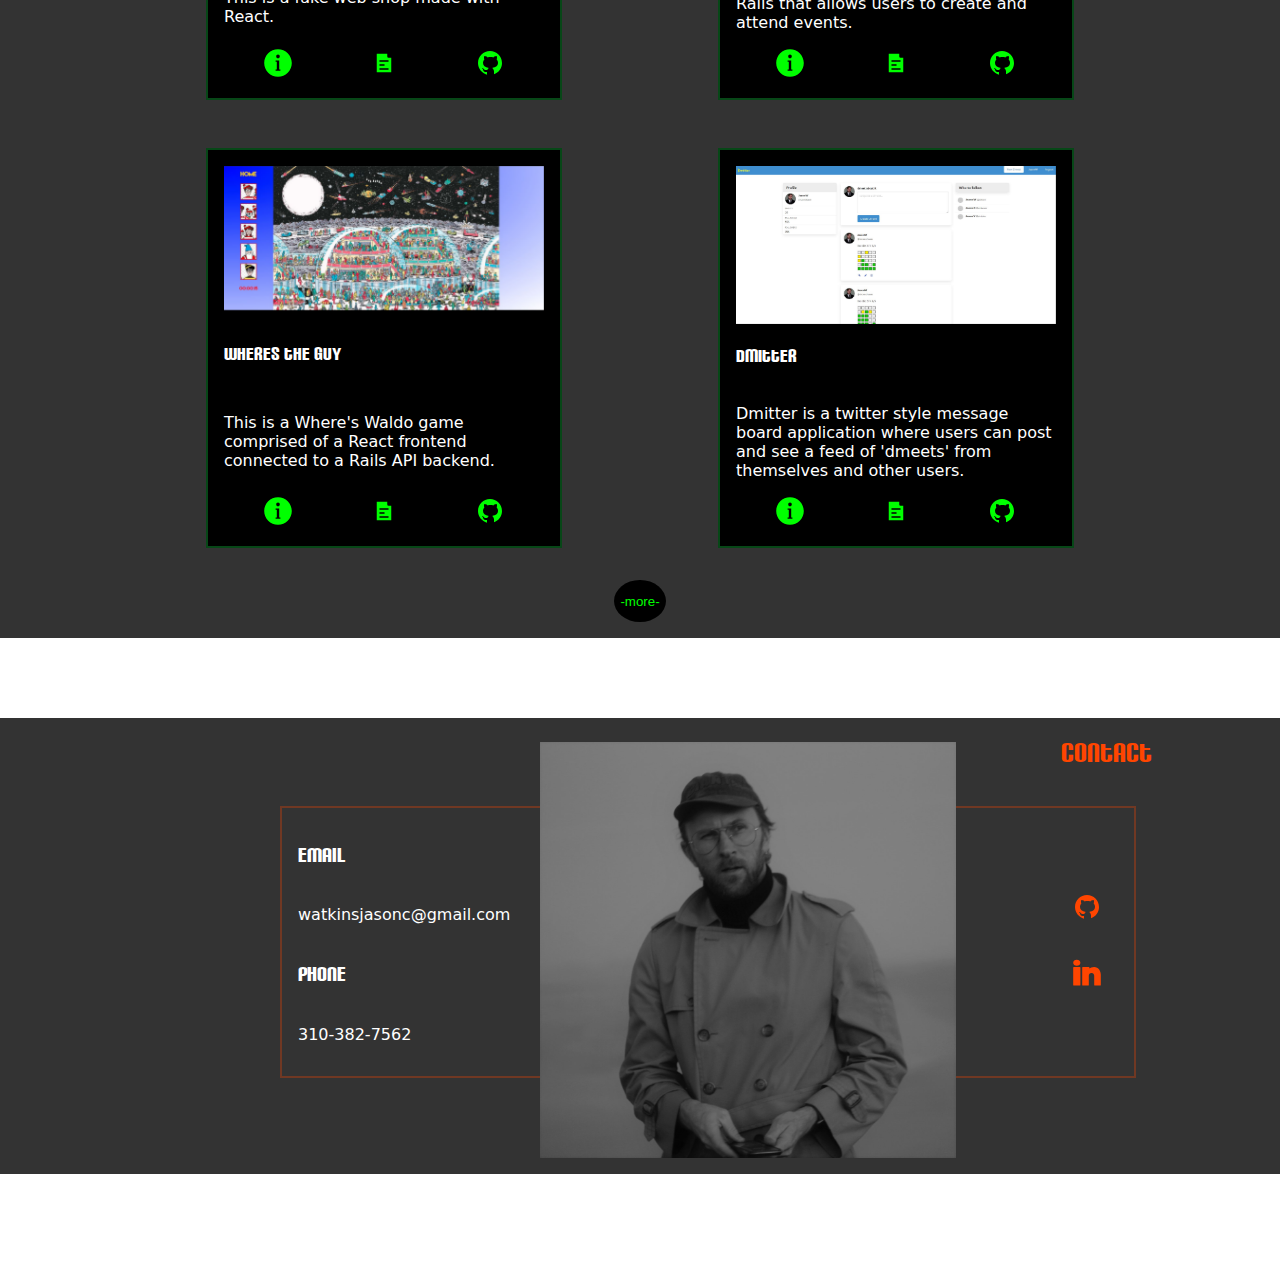
==== commit 0a855404: "images and copy" ====
--- a/index.html
+++ b/index.html
@@ -36,7 +36,7 @@
       <div class="card is-secondary has-text-primary">
         <img class='card-image' src="assets/chart.jpg">
         <h4>www.allcharts.site</h4>
-        <p>This is a React frontend that pulls financial data from various APIs and also has its own Rails backend for user functions.</p>
+        <p>This app fetches, displays, and graphs financial data from the Alpha Vantage API and has its own backend API for user functions. </p>
         <div class="card-footer is-secondary has-text-primary">
           <a href='projects/9.html'><img class="icon" src="assets/info.svg"></a>
           <a href='http://allcharts.site'><img class="icon" src="assets/page.svg"></a>
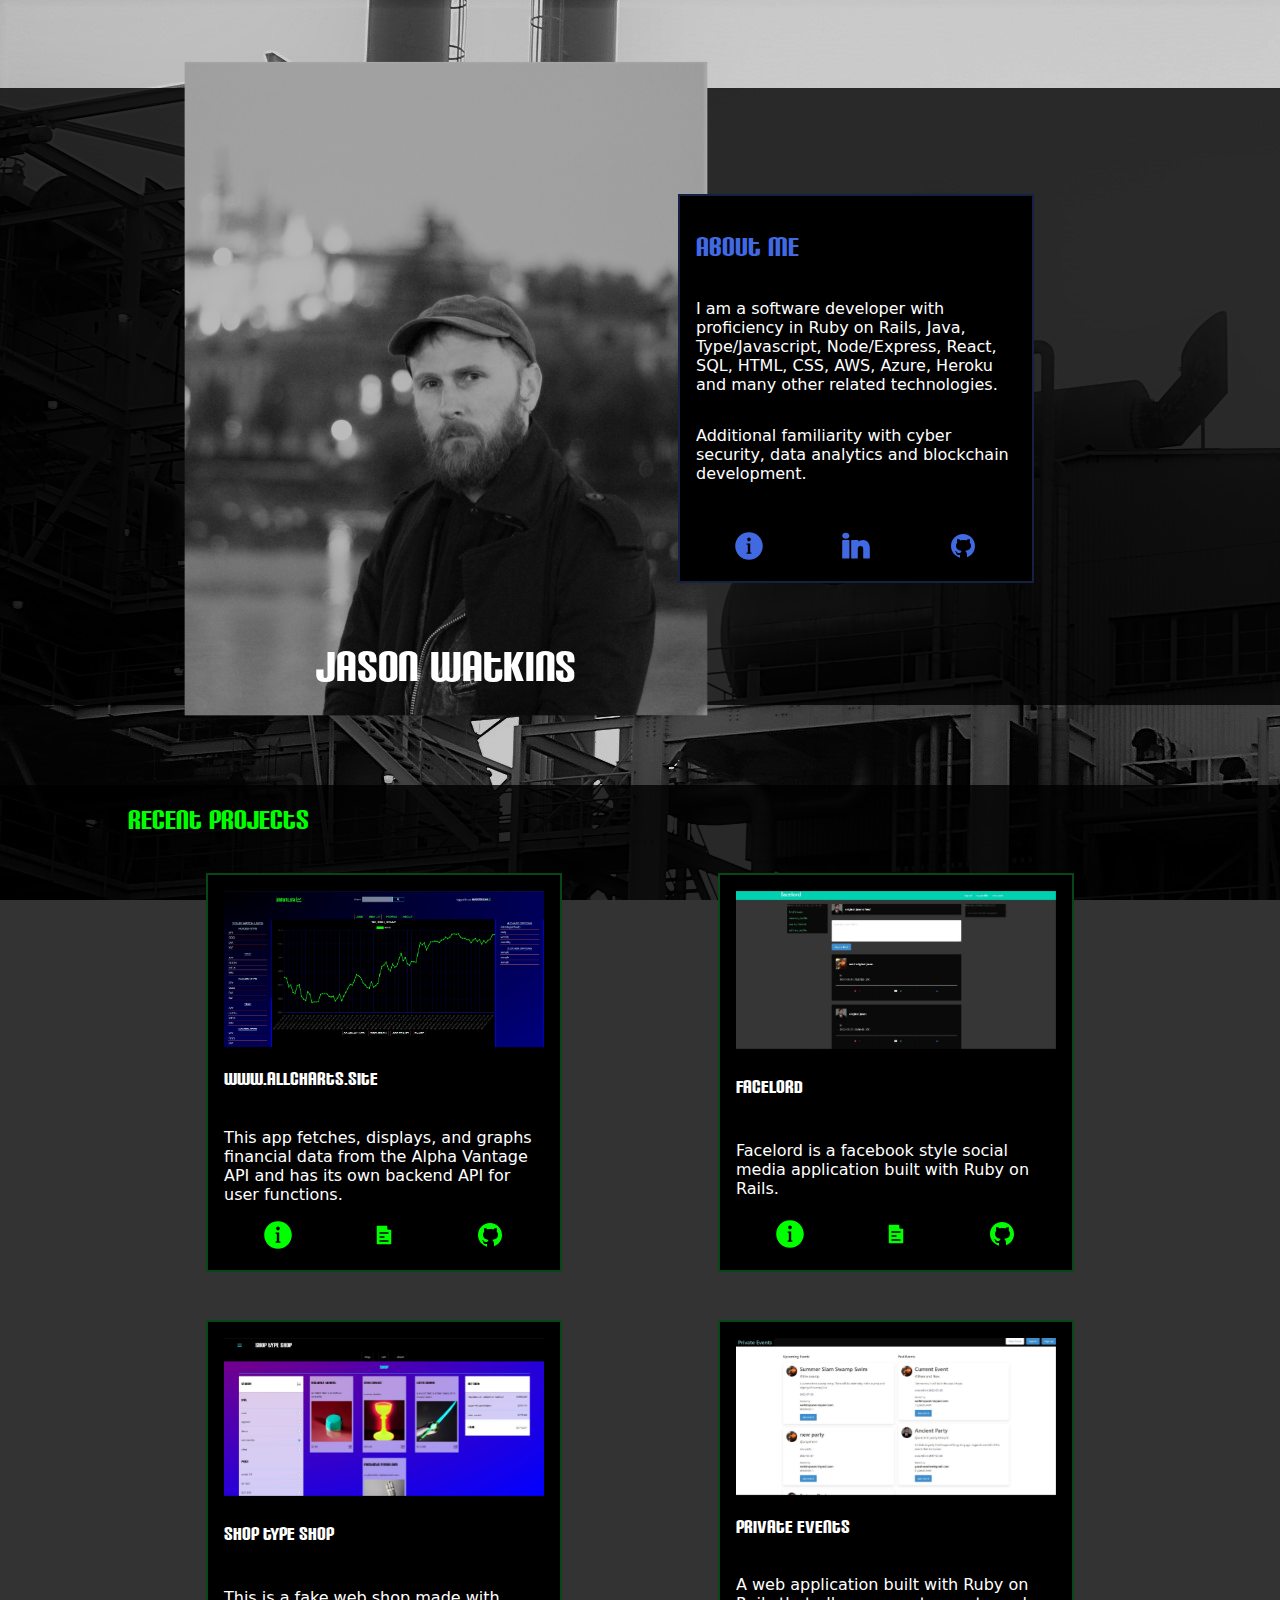
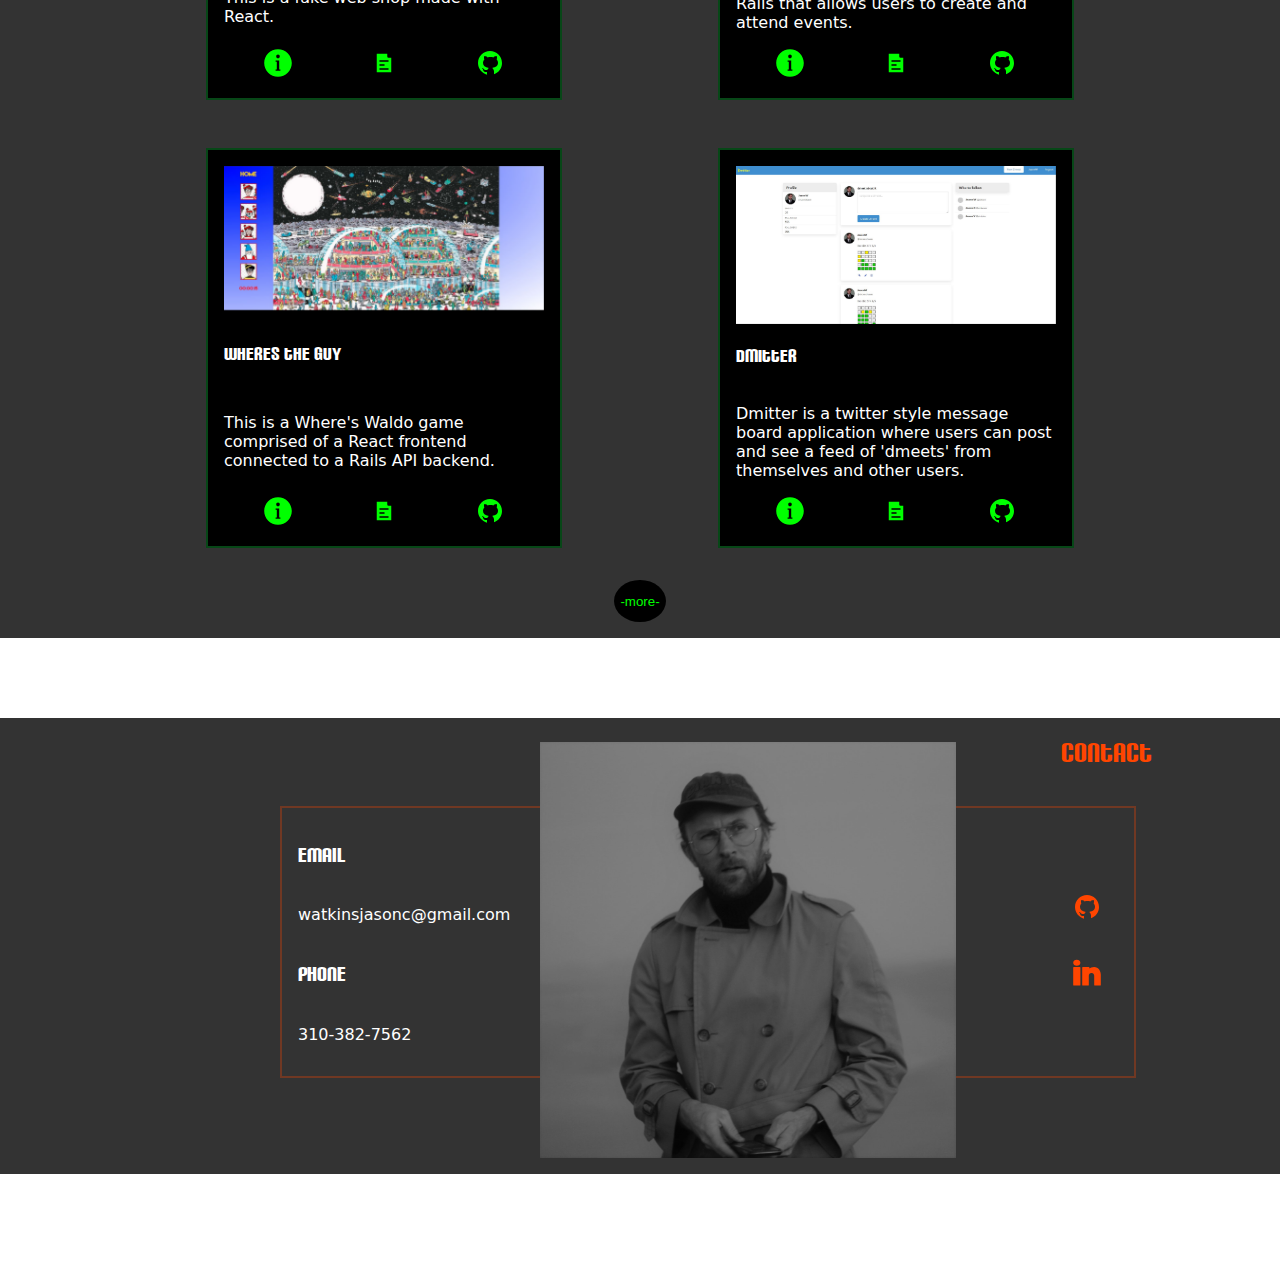
==== commit 218cc2c8: "update" ====
--- a/index.html
+++ b/index.html
@@ -18,7 +18,7 @@
     </figure>
     <div id='head-card' class="card is-secondary has-text-primary">
       <h2 class="has-text-info">about me </h2>
-      <p>I am a software developer with proficiency in Ruby on Rails, Javascript, React, SQL, HTML, CSS, Heroku, AWS, Azure, and many other related technologies.</p>
+      <p>I am a software developer with proficiency in Ruby on Rails, Java, Type/Javascript, Node/Express, React, SQL, HTML, CSS, AWS, Azure, Heroku and many other related technologies.</p>
       <p>Additional familiarity with cyber security, data analytics and blockchain development. </p>
       <div class="spacer"></div>
       <div class="card-footer is-secondary has-text-primary">
